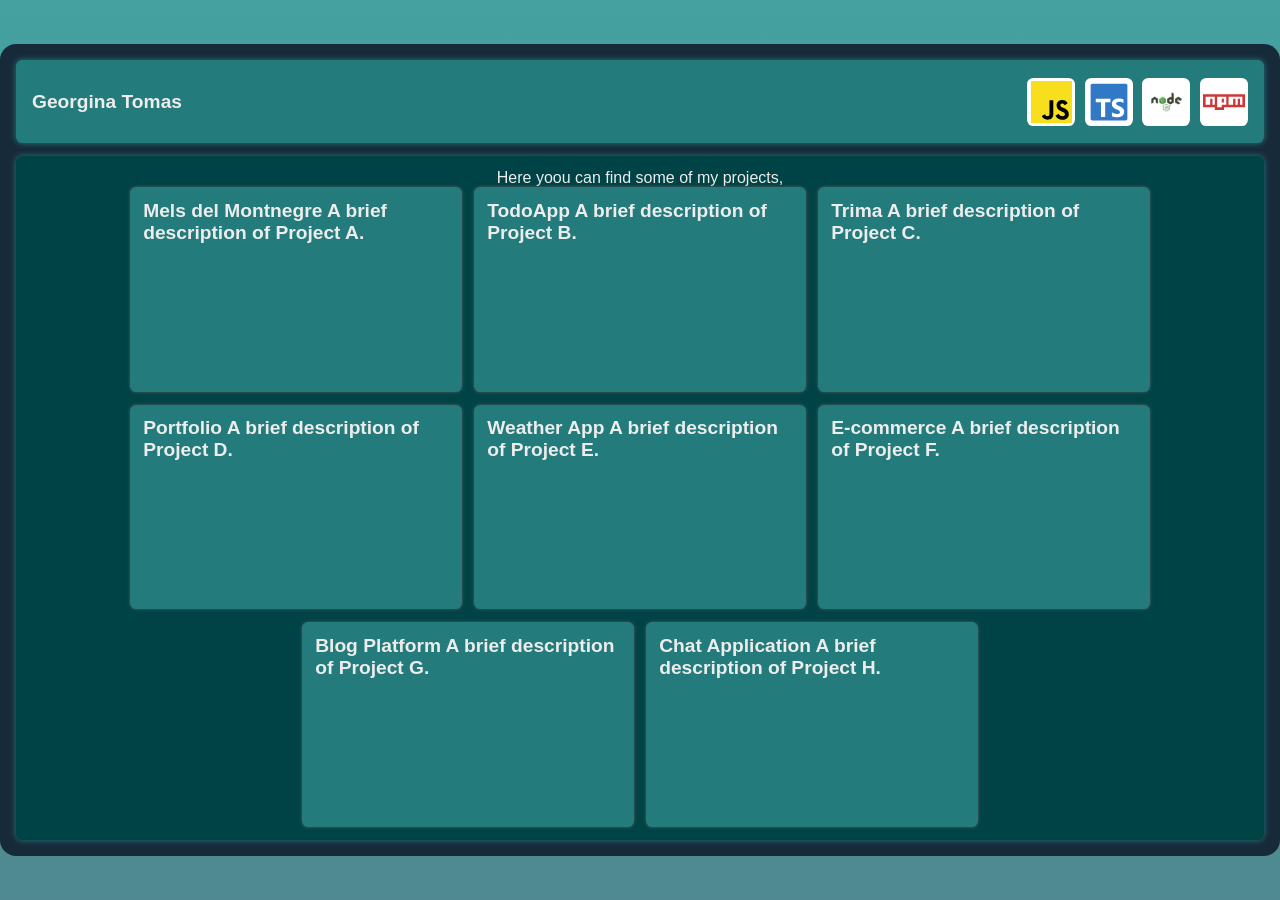
==== projects.html @ afb87fdf "Implement Google Tag Manager and enhance project section with animations and new project data" ====
<!DOCTYPE html>
<html lang="en">
  <head>
    <meta charset="UTF-8" />
    <meta name="viewport" content="width=device-width, initial-scale=1.0" />
    <link rel="stylesheet" href="index.css" />
    <title>Georgina Tomas - Portfolio</title>
  </head>
  <body>
    <main>
        <header id="header">
          <div>
            <h4>Georgina Tomas</h4>
          </div>
          <ul>
            <li>
              <img src="./assets/img/logos/javascript.svg" alt="Javascript" />
            </li>
            <li>
              <img
                src="./assets/img/logos/typescript-official-svgrepo-com.svg"
                alt="Typescript"
              />
            </li>
            <li>
              <img
                src="./assets/img/logos/node-js-svgrepo-com.svg"
                alt="NodeJS"
              />
            </li>
            <li>
              <img
                src="./assets/img/logos/npm-svgrepo-com.svg"
                alt="npm packages"
              />
            </li>
          </ul>
        </header>
        <section id="projects">
          <div>Here yoou can find some of my projects, </div>
        </section>
    </main>
    <script src="js/projects.js"></script>
    <!-- <script src="https://cdn.botpress.cloud/webchat/v2.3/inject.js"></script>
    <script src="https://files.bpcontent.cloud/2025/02/18/06/20250218063921-88YIXUEN.js"></script> -->
  </body>
</html>
---- index.css ----
@import "./css/intro.css";
@import "./css/skills.css";
@import "./css/projects.css";
@import "./css/animation.css";

* {
  padding: 0;
  margin: 0;

}
:root {
  --color-background: rgb(23, 42, 58);
  --color-primary: #247b7b;
  --color-secondary: #004346;
  --color-tertiary: #508991;
  --color-accent: #44a1a0;
  --color-text: #ecedec;
  --color-text-dark: #172a3a;
}
body {
  content-visibility: auto;
  contain-intrinsic-size: 100vw 100vh;
  min-width: 100%;
  min-height: 100vh;
  font-family: Optima, Candara, "Noto Sans", source-sans-pro, sans-serif;
  font-weight: normal;
  background-color: var(--color-background);
  background: var(--color-background); /* fallback for old browsers */
  background: -webkit-linear-gradient(
    to top,
    var(--color-tertiary),
    var(--color-accent)
  ); /* Chrome 10-25, Safari 5.1-6 */
  background: linear-gradient(
    to top,
    var(--color-tertiary),
    var(--color-accent)
  ); /* W3C, IE 10+/ Edge, Firefox 16+, Chrome 26+, Opera 12+, Safari 7+ */

  color: var(--color-text);
  margin: 0;
  padding: 0;
  display: flex;
  flex-direction: column;
  justify-content: center;
  align-items: center;
}
hr {
  width: 100%;
  margin: 0.6rem 0;
}
h3 {
  font-weight: bold;
  font-size: 1.5rem;
  padding: 0.4rem 0;
  color: var(--color-background);
}
h4 {
  font-weight: bold;
  font-size: 1.2rem;
  padding: 0.4rem 0;
  color: var(--color-text);
}
main {
  max-width: 1280px;
  min-height: 700px;
  max-height: fit-content;
  padding: 1rem;
  display: grid;
  grid-template-columns: repeat(6, 1fr);
  gap: 0.8rem;
  align-items: start;
  border-radius: 1rem;
  background-color: var(--color-background);
  transition: all 1s;
  overflow: hidden;
}
a {
  text-decoration: none;
  color: var(--color-text);
  transition: all 0.3s ease-in-out;
}
ul {
  list-style: none;
}
/* Mini Header -> project section*/
header {
  height: 3.2rem;
  grid-column: span 6;
  background-color: var(--color-primary);
  color: var(--color-text);
  border-radius: 0.4rem;
  box-shadow: 0px 0px 0.4rem var(--color-primary);
  display: none;
  justify-content:space-between;
  align-items: center;
  padding: 1rem;
}
header img {
  width: 2.6rem;
}
header ul {
  display: flex;
  justify-content: center;
  align-items: center;
  gap: 0.6rem;
}
header ul li {
  background-color: white;
  padding: 0.2rem;
  border-radius: 0.4rem;
  display: flex;  
  justify-content: center;
  align-items: center;
}
/* Button projects */
button{
    width:100%;
    background: linear-gradient(to left top, var(--color-background) 50%, var(--color-background) 50%);
    border-style: none;
    color:var(--color-text);
    text-transform: uppercase;
    outline: none;
    cursor: pointer;
    position: relative;
    padding: 0px;
    overflow: hidden;
    transition: all .5s;
    box-shadow: 0px 1px 2px rgba(0,0,0,.2);
}
button span{
    position: absolute;
    display: block;
}
button span:nth-child(1){
    height: 3px;
    width:80%;
    top:0px;
    left:-200px;
    background: linear-gradient(to right, rgba(0,0,0,0), var(--color-accent));
    border-top-right-radius: 1px;
    border-bottom-right-radius: 1px;
    animation: span1 2s linear infinite;
    animation-delay: 1s;
}

@keyframes span1{
    0%{
        left:-200px
    }
    100%{
        left:200px;
    }
}
button span:nth-child(2){
    height: 70px;
    width: 3px;
    top:-70px;
    right:0px;
    background: linear-gradient(to bottom, rgba(0,0,0,0),var(--color-accent));
    border-bottom-left-radius: 1px;
    border-bottom-right-radius: 1px;
    animation: span2 2s linear infinite;
    animation-delay: 2s;
}
@keyframes span2{
    0%{
        top:-70px;
    }
    100%{
        top:70px;
    }
}
button span:nth-child(3){
    height:3px;
    width:10rem;
    right:-200px;
    bottom: 0px;
    background: linear-gradient(to left, rgba(0,0,0,0), var(--color-accent));
    border-top-left-radius: 1px;
    border-bottom-left-radius: 1px;
    animation: span3 2s linear infinite;
    animation-delay: 3s;
}
@keyframes span3{
    0%{
        right:-200px;
    }
    100%{
        right: 200px;
    }
}

button span:nth-child(4){
    height:70px;
    width:3px;
    bottom:-70px;
    left:0px;
    background: linear-gradient(to top, rgba(0,0,0,0),var(--color-accent));
    border-top-right-radius: 1px;
    border-top-left-radius: 1px;
    animation: span4 2s linear infinite;
    animation-delay: 4s;
}
@keyframes span4{
    0%{
        bottom: -70px;
    }
    100%{
        bottom:70px;
    }
}

button:hover{
    transition: all .5s;
    transform: rotate(-3deg) scale(1.1);
    box-shadow: 0px 3px 5px rgba(0,0,0,.4);
}
button:hover span{
    animation-play-state: paused;
}
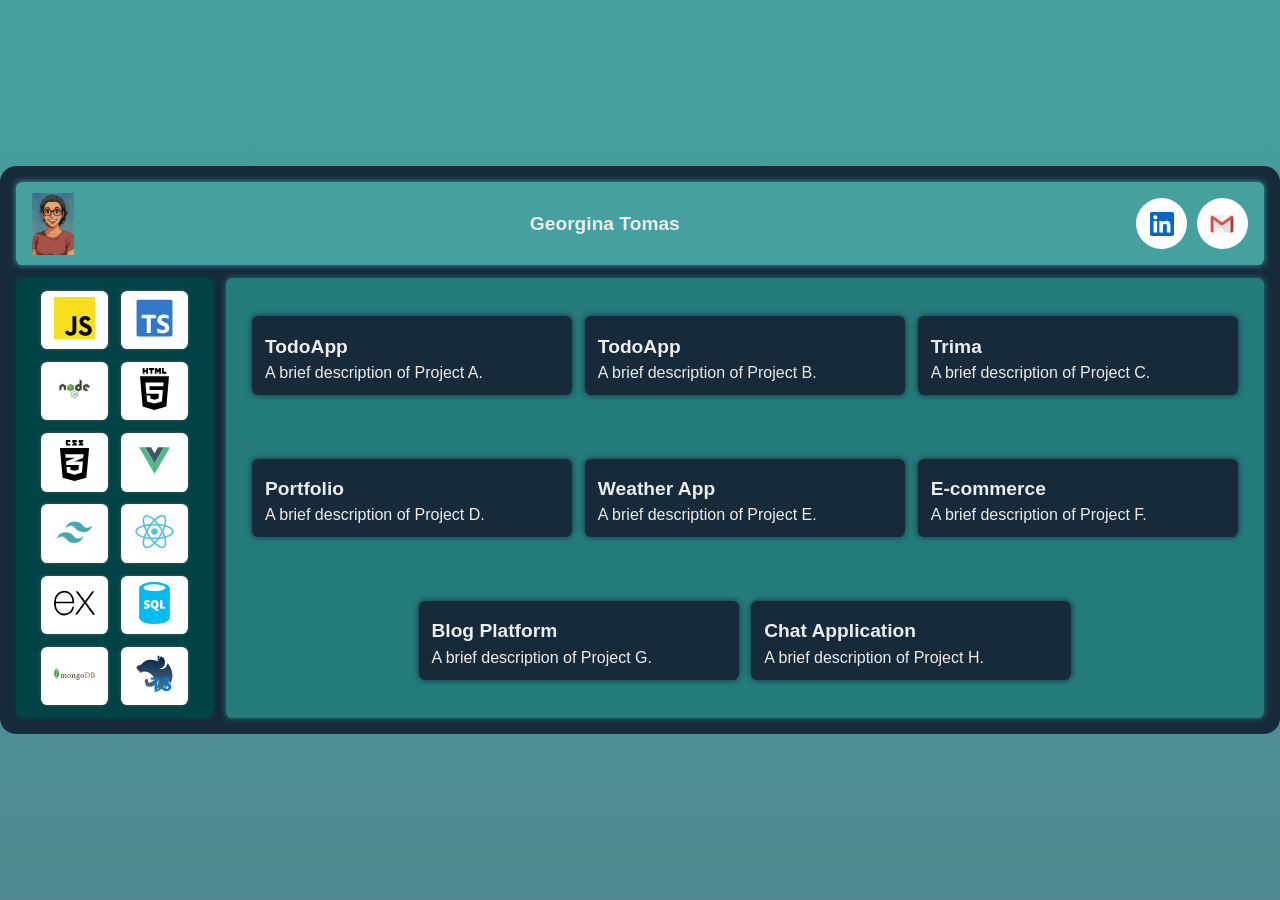
==== commit c038479d: "Refactor project section styles and update project details in JavaScript" ====
--- a/projects.html
+++ b/projects.html
@@ -3,42 +3,97 @@
   <head>
     <meta charset="UTF-8" />
     <meta name="viewport" content="width=device-width, initial-scale=1.0" />
-    <link rel="stylesheet" href="index.css" />
+    <link rel="stylesheet" href="./css/projects.css" />
     <title>Georgina Tomas - Portfolio</title>
   </head>
   <body>
     <main>
-        <header id="header">
-          <div>
-            <h4>Georgina Tomas</h4>
-          </div>
-          <ul>
-            <li>
-              <img src="./assets/img/logos/javascript.svg" alt="Javascript" />
-            </li>
-            <li>
-              <img
-                src="./assets/img/logos/typescript-official-svgrepo-com.svg"
-                alt="Typescript"
-              />
-            </li>
-            <li>
-              <img
-                src="./assets/img/logos/node-js-svgrepo-com.svg"
-                alt="NodeJS"
-              />
-            </li>
-            <li>
-              <img
-                src="./assets/img/logos/npm-svgrepo-com.svg"
-                alt="npm packages"
-              />
-            </li>
-          </ul>
-        </header>
-        <section id="projects">
-          <div>Here yoou can find some of my projects, </div>
-        </section>
+      <header id="header">
+        <img src="./assets/img/ChatGPT -avatar3.png" alt="Avatar Georgina" />
+
+        <h4>Georgina Tomas</h4>
+        <div id="contact">
+          <a href="https://www.linkedin.com/in/georgina-tomas/" target="_blank">
+            <img
+              src="./assets/img/logos/linkedin-svgrepo-com.svg"
+              alt="Linkedin"
+          /></a>
+          <a href="mailto:georginatomass@gmail.com" target="_blank"
+            ><img
+              src="./assets/img/logos/gmail-old-svgrepo-com.svg"
+              alt="Linkedin"
+          /></a>
+        </div>
+      </header>
+      <aside>
+        <ul>
+          <li>
+            <img src="./assets/img/logos/javascript.svg" alt="Javascript" />
+          </li>
+          <li>
+            <img
+              src="./assets/img/logos/typescript-official-svgrepo-com.svg"
+              alt="Typescript"
+            />
+          </li>
+          <li>
+            <img
+              src="./assets/img/logos/node-js-svgrepo-com.svg"
+              alt="NodeJS"
+            />
+          </li>
+          <li class="btn-html">
+            <img
+              src="./assets/img/logos/html5-01-svgrepo-com.svg"
+              alt="Html 5"
+            />
+          </li>
+          <li class="btn-html">
+            <img src="./assets/img/logos/css3-01-svgrepo-com.svg" alt="CSS 3" />
+          </li>
+          <li class="btn-vue">
+            <img
+              src="./assets/img/logos/vue-vuejs-javascript-js-framework-svgrepo-com.svg"
+              alt="Vue Js"
+            />
+          </li>
+          <li class="btn-vue">
+            <img
+              src="./assets/img/logos/tailwind-svgrepo-com.svg"
+              alt="Tailwind"
+            />
+          </li>
+          <li id="btn-react">
+            <img src="./assets/img/logos/react-svgrepo-com.svg" alt="React" />
+          </li>
+          <li id="btn-express">
+            <img
+              src="./assets/img/logos/express-svgrepo-com.svg"
+              alt="express js"
+            />
+          </li>
+          <li id="btn-sql">
+            <img
+              src="./assets/img/logos/sql-database-generic-svgrepo-com.svg"
+              alt="SQL Database"
+            />
+          </li>
+          <li id="btn-mongo">
+            <img
+              src="./assets/img/logos/mongodb-logo-svgrepo-com.svg"
+              alt="Mongo Db "
+            />
+          </li>
+          <li id="btn-nest">
+            <img
+              src="./assets/img/logos/nest-service-ts-svgrepo-com.svg"
+              alt="Nest "
+            />
+          </li>
+        </ul>
+      </aside>
+      <section id="projects">
+      </section>
     </main>
     <script src="js/projects.js"></script>
     <!-- <script src="https://cdn.botpress.cloud/webchat/v2.3/inject.js"></script>
--- a/css/projects.css
+++ b/css/projects.css
@@ -0,0 +1,109 @@
+@import"../index.css";
+
+/* Mini Header -> project section*/
+header {
+  height: 3.2rem;
+  grid-column: span 6;
+  background-color: var(--color-accent);
+  color: var(--color-text);
+  border-radius: 0.4rem;
+  box-shadow: 0px 0px 0.4rem var(--color-accent);
+  display: none;
+  justify-content: space-between;
+  align-items: center;
+  padding: 1rem;
+}
+header img {
+  width: 2.6rem;
+}
+header ul {
+  display: flex;
+  justify-content: center;
+  align-items: center;
+  gap: 0.6rem;
+}
+header ul li {
+  background-color: white;
+  padding: 0.2rem;
+  border-radius: 0.4rem;
+  display: flex;
+  justify-content: center;
+  align-items: center;
+}
+
+aside {
+  grid-column: span 1;
+  height: 100%;
+  box-sizing: border-box;
+  background-color: var(--color-secondary);
+  box-shadow: 0px 0px 0.4rem var(--color-secondary);
+  padding: 0.8rem;
+  border-radius: 0.4rem;
+  display: flex;
+  flex-direction: column;
+  justify-content: space-between;
+}
+aside > ul {
+  display: flex;
+  flex-wrap: wrap;
+  justify-content: center;
+  align-items: center;
+  gap: 0.8rem;
+  list-style: none;
+}
+aside > ul > li {
+  background-color: white;
+  color: var(--color-text);
+  padding: 0.4rem 0.8rem;
+  border-radius: 0.4rem;
+  box-shadow: 0px 0px 0.2rem #5f5e5e;
+  cursor: pointer;
+  transition: all 0.3s ease-in-out;
+}
+aside > ul > li > img {
+  width: 2.6rem;
+}
+#projects {
+  width: 100%;
+  height: 100%;
+  box-sizing: border-box;
+  grid-column: span 5;
+  background-color: var(--color-primary);
+  box-shadow: 0px 0px 0.4rem var(--color-primary);
+  color: var(--color-text);
+  padding: 0.8rem;
+  border-radius: 0.4rem;
+}
+#projects > ul {
+  display: flex;
+  flex-wrap: wrap;
+  justify-content: center;
+  align-items: center;
+  gap: 0.8rem;
+  list-style: none;
+  width: 100%;
+}
+article {
+    width: 320px;
+    height: 100%;
+    box-sizing: border-box;
+    background-color: var(--color-background);
+    box-shadow: 0px 0px 0.4rem var(--color-background);
+    border-radius: 0.4rem;
+    padding: 0.8rem;
+}
+article > ul {
+  display: flex;
+  flex-wrap: wrap;
+  justify-content: center;
+  align-items: center;
+  gap: 0.8rem;
+  list-style: none;
+  width: 100%;
+}
+article > ul > li {
+  height: 100%;
+  box-sizing: border-box;
+  border: #5f5e5e solid 0.1rem;
+  border-radius: 0.4rem;
+}
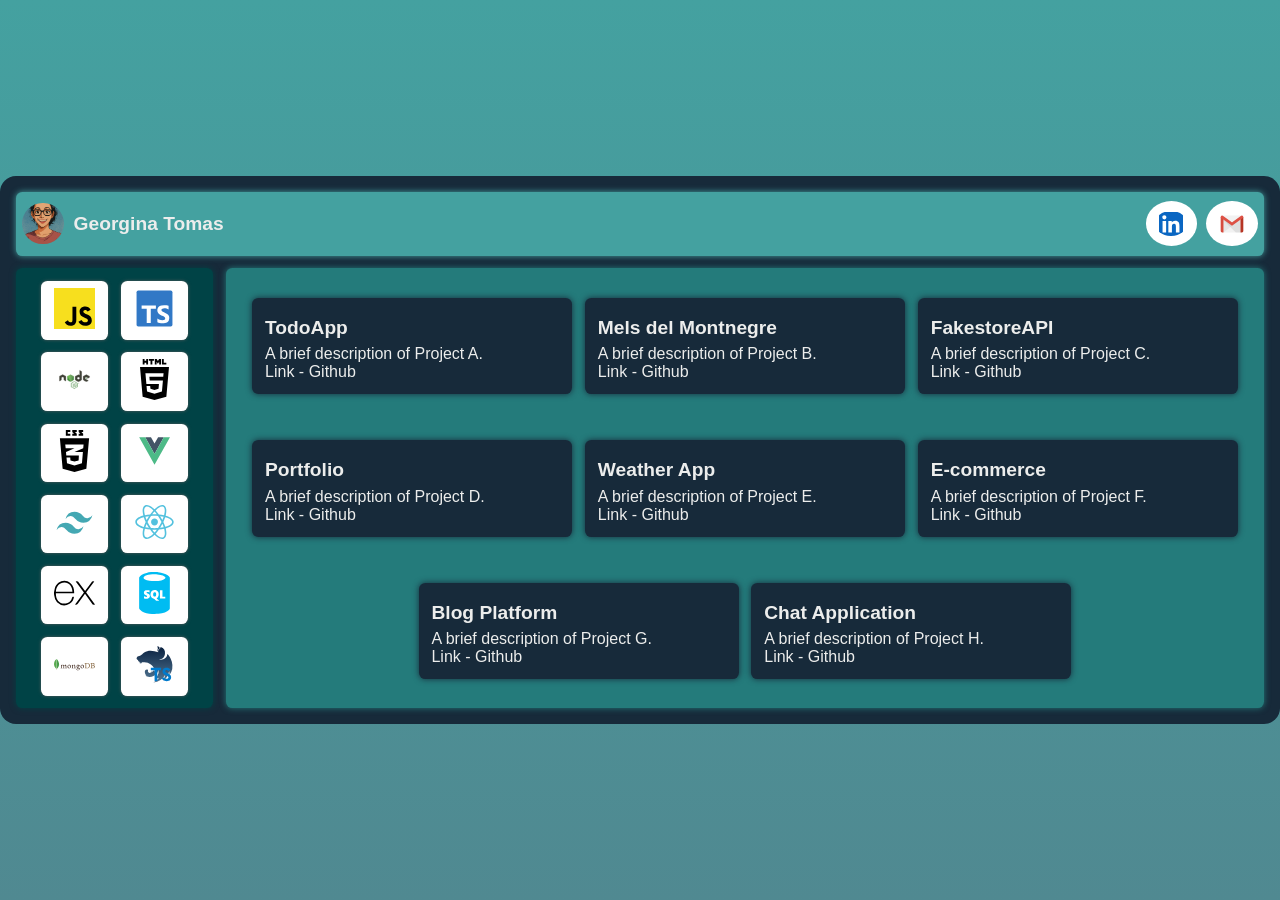
==== commit 7d24d59f: "Refactor header layout and update project names; enhance project display with links" ====
--- a/projects.html
+++ b/projects.html
@@ -9,9 +9,10 @@
   <body>
     <main>
       <header id="header">
-        <img src="./assets/img/ChatGPT -avatar3.png" alt="Avatar Georgina" />
-
-        <h4>Georgina Tomas</h4>
+        <div>
+          <img src="./assets/img/ChatGPT -avatar3.png" alt="Avatar Georgina" />
+          <h4>Georgina Tomas</h4>
+        </div>
         <div id="contact">
           <a href="https://www.linkedin.com/in/georgina-tomas/" target="_blank">
             <img
@@ -92,8 +93,7 @@
           </li>
         </ul>
       </aside>
-      <section id="projects">
-      </section>
+      <section id="projects"></section>
     </main>
     <script src="js/projects.js"></script>
     <!-- <script src="https://cdn.botpress.cloud/webchat/v2.3/inject.js"></script>
--- a/css/projects.css
+++ b/css/projects.css
@@ -11,24 +11,34 @@
   display: none;
   justify-content: space-between;
   align-items: center;
-  padding: 1rem;
+  padding: 0.4rem;
 }
 header img {
   width: 2.6rem;
+  height: 2.6rem;
+  object-fit: cover;
+  border-radius: 50%;
 }
-header ul {
+header div {
   display: flex;
   justify-content: center;
   align-items: center;
   gap: 0.6rem;
 }
-header ul li {
+header div a {
   background-color: white;
-  padding: 0.2rem;
-  border-radius: 0.4rem;
+  border-radius: 50%;
   display: flex;
   justify-content: center;
   align-items: center;
+  padding: 0.8rem;
+
+  > img {
+    width: 1.6rem;
+    height: 1.6rem;
+    object-fit: cover;
+    border-radius: 50%;
+  }
 }
 
 aside {
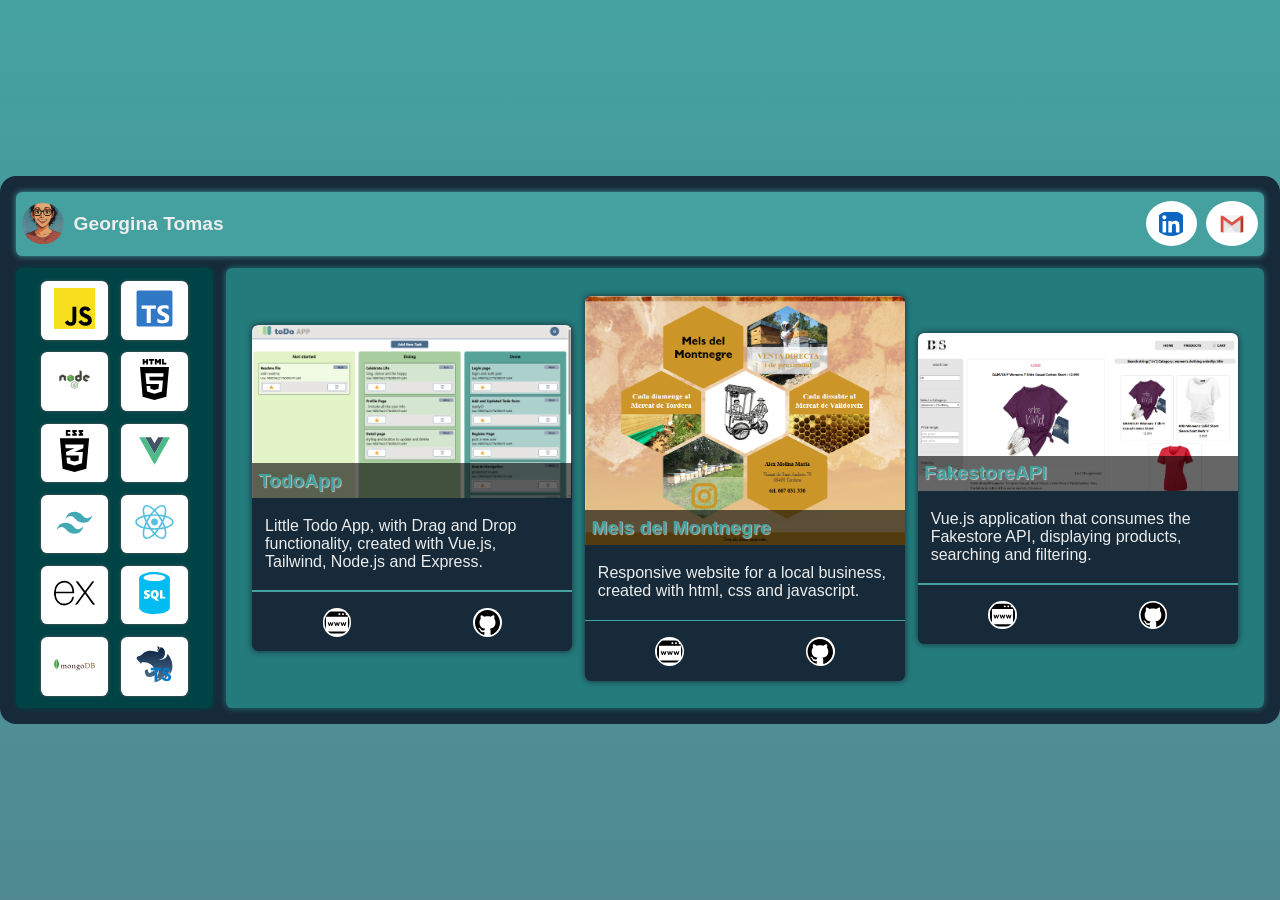
==== commit 8f38cc50: "Enhance project navigation and transitions; update avatar interaction and styling" ====
--- a/projects.html
+++ b/projects.html
@@ -8,9 +8,9 @@
   </head>
   <body>
     <main>
-      <header id="header">
-        <div>
-          <img src="./assets/img/ChatGPT -avatar3.png" alt="Avatar Georgina" />
+      <header id="header" style="view-transition-name: hello;">
+        <div>   
+          <img src="./assets/img/ChatGPT -avatar3.png" alt="Avatar Georgina" id="avatar"/>
           <h4>Georgina Tomas</h4>
         </div>
         <div id="contact">
@@ -26,7 +26,7 @@
           /></a>
         </div>
       </header>
-      <aside>
+      <aside style="view-transition-name: stack;">
         <ul>
           <li>
             <img src="./assets/img/logos/javascript.svg" alt="Javascript" />
--- a/css/projects.css
+++ b/css/projects.css
@@ -1,4 +1,4 @@
-@import"../index.css";
+@import "../index.css";
 
 /* Mini Header -> project section*/
 header {
@@ -13,11 +13,12 @@
   align-items: center;
   padding: 0.4rem;
 }
-header img {
+#avatar {
   width: 2.6rem;
   height: 2.6rem;
   object-fit: cover;
   border-radius: 50%;
+  cursor: pointer;
 }
 header div {
   display: flex;
@@ -94,26 +95,72 @@
   width: 100%;
 }
 article {
-    width: 320px;
-    height: 100%;
-    box-sizing: border-box;
-    background-color: var(--color-background);
-    box-shadow: 0px 0px 0.4rem var(--color-background);
-    border-radius: 0.4rem;
-    padding: 0.8rem;
+  width: 320px;
+  height: 100%;
+  display: flex;
+  flex-direction: column;
+  justify-content: space-between;
+  gap: 0.4rem;
+  box-sizing: border-box;
+  background-color: var(--color-background);
+  box-shadow: 0px 0px 0.4rem var(--color-background);
+  border-radius: 0.4rem;
+  overflow: hidden;
+
 }
-article > ul {
+article > div > a > img {
+  width: 1.6rem;
+  height: 1.6rem;
+  background-color: white;
+  padding: 0.1rem;
+  border-radius: 50%;
+}
+article div {
+  border-radius: 0.4rem;
   display: flex;
-  flex-wrap: wrap;
-  justify-content: center;
+  justify-content: space-around;
   align-items: center;
-  gap: 0.8rem;
-  list-style: none;
+}
+article div > a {
+  color: var(--color-text);
+  text-decoration: none;
+  font-weight: bold;
+  font-size: 1.2rem;
+  margin: 0;
+}
+article p {
+  padding: 0.8rem;
+}
+article >hr {
+  width: 100%;
+  height: 0.1rem;
+  background-color: var(--color-accent);
+  border: none;
+  margin: 0;
+}
+.project-img {
+  position: relative;
+
+  padding: 0;
+}
+.project-img >img {
   width: 100%;
 }
-article > ul > li {
-  height: 100%;
+.project-img > h4 {
+  width: 100%;
   box-sizing: border-box;
-  border: #5f5e5e solid 0.1rem;
-  border-radius: 0.4rem;
+  position: absolute;
+  bottom: 0px;
+  padding: 0.4rem;
+  color: var(--color-accent);
+  background-color: rgba(0, 0, 0, 0.6); /* fons semitransparent */
+  font-size: 1.2rem;
 }
+.project-img> h4 > span {
+  text-shadow: 1px 1px 1px  rgba(255, 255, 255, 0.599);
+  font-weight: bold;
+}
+.project-links {
+  padding: 0.6rem;
+}
+
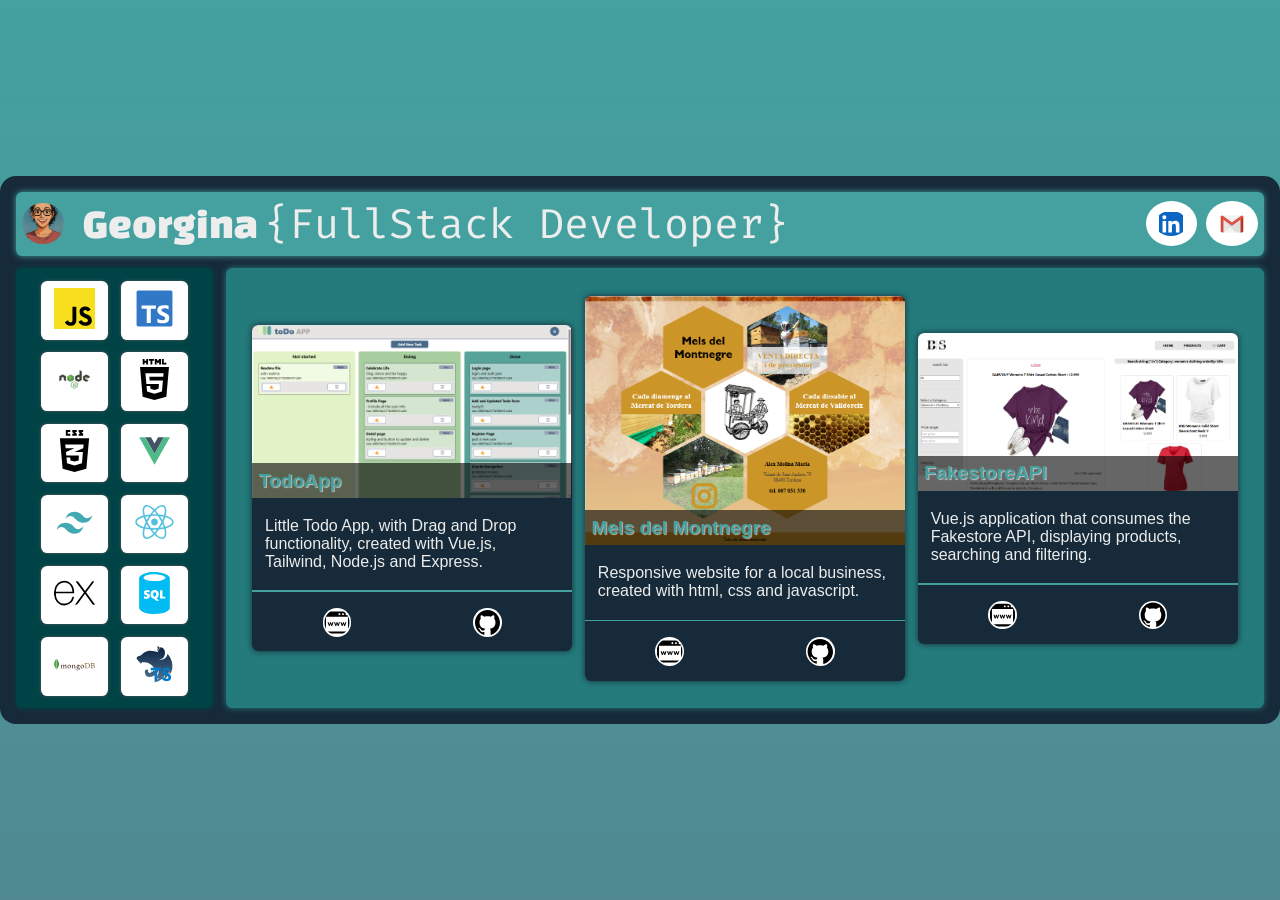
==== commit c92f9909: "Refactor header structure and styles; update avatar section with name and role" ====
--- a/projects.html
+++ b/projects.html
@@ -4,14 +4,24 @@
     <meta charset="UTF-8" />
     <meta name="viewport" content="width=device-width, initial-scale=1.0" />
     <link rel="stylesheet" href="./css/projects.css" />
-    <title>Georgina Tomas - Portfolio</title>
+    <link rel="preconnect" href="https://fonts.googleapis.com" />
+    <link rel="preconnect" href="https://fonts.gstatic.com" crossorigin />
+    <link
+      href="https://fonts.googleapis.com/css2?family=Changa+One&family=Fira+Code:wght@300..700&family=Georama:ital,wght@0,100..900;1,100..900&display=swap"
+      rel="stylesheet"
+    />
+    <title>Georgina Tomas - Projects</title>
   </head>
   <body>
     <main>
-      <header id="header" style="view-transition-name: hello;">
-        <div>   
-          <img src="./assets/img/ChatGPT -avatar3.png" alt="Avatar Georgina" id="avatar"/>
-          <h4>Georgina Tomas</h4>
+      <header id="header" style="view-transition-name: hello">
+        <div>
+          <img
+            src="./assets/img/ChatGPT -avatar3.png"
+            alt="Avatar Georgina"
+            id="avatar"
+          />
+          <h4 id="name">Georgina <span>{FullStack Developer}</span></h4>
         </div>
         <div id="contact">
           <a href="https://www.linkedin.com/in/georgina-tomas/" target="_blank">
@@ -26,7 +36,7 @@
           /></a>
         </div>
       </header>
-      <aside style="view-transition-name: stack;">
+      <aside style="view-transition-name: stack">
         <ul>
           <li>
             <img src="./assets/img/logos/javascript.svg" alt="Javascript" />
--- a/css/projects.css
+++ b/css/projects.css
@@ -20,13 +20,13 @@
   border-radius: 50%;
   cursor: pointer;
 }
-header div {
+header>div {
   display: flex;
   justify-content: center;
   align-items: center;
   gap: 0.6rem;
 }
-header div a {
+header> div>a {
   background-color: white;
   border-radius: 50%;
   display: flex;
@@ -39,6 +39,17 @@
     height: 1.6rem;
     object-fit: cover;
     border-radius: 50%;
+  }
+}
+#name {
+  font-family: "Changa One", sans-serif;
+  font-weight: 400;
+  font-style: normal;
+  font-size: 2.6rem;
+  margin-left: 0.6rem;
+  > span {
+    font-family: "Fira Code", monospace;
+    color: var(--color-text);
   }
 }
 
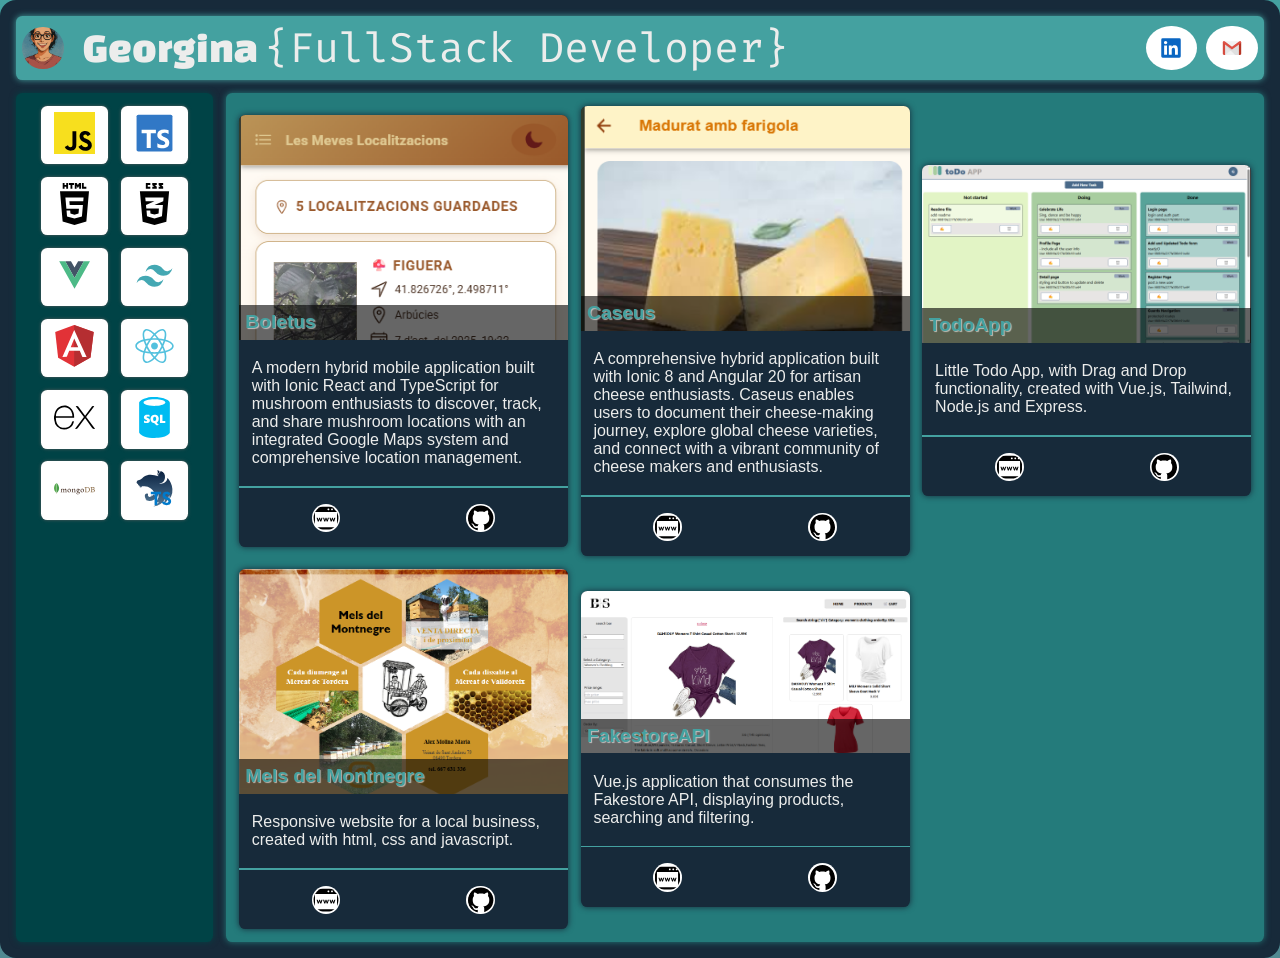
==== commit 9997200f: "Add Angular logo to projects list; remove NodeJS logo" ====
--- a/projects.html
+++ b/projects.html
@@ -47,12 +47,6 @@
               alt="Typescript"
             />
           </li>
-          <li>
-            <img
-              src="./assets/img/logos/node-js-svgrepo-com.svg"
-              alt="NodeJS"
-            />
-          </li>
           <li class="btn-html">
             <img
               src="./assets/img/logos/html5-01-svgrepo-com.svg"
@@ -72,6 +66,12 @@
             <img
               src="./assets/img/logos/tailwind-svgrepo-com.svg"
               alt="Tailwind"
+            />
+          </li>
+        <li class="btn-angular">
+            <img
+              src="./assets/img/logos/angular-icon-svgrepo-com.svg"
+              alt="Angular"
             />
           </li>
           <li id="btn-react">
--- a/css/projects.css
+++ b/css/projects.css
@@ -37,7 +37,7 @@
   > img {
     width: 1.6rem;
     height: 1.6rem;
-    object-fit: cover;
+    object-fit: contain;
     border-radius: 50%;
   }
 }
@@ -84,6 +84,7 @@
 }
 aside > ul > li > img {
   width: 2.6rem;
+  object-fit: contain;
 }
 #projects {
   width: 100%;
@@ -97,16 +98,22 @@
   border-radius: 0.4rem;
 }
 #projects > ul {
-  display: flex;
-  flex-wrap: wrap;
+  display: grid;
+  grid-template-columns: repeat(auto-fit, minmax(320px, 1fr));
   justify-content: center;
   align-items: center;
   gap: 0.8rem;
   list-style: none;
   width: 100%;
+  height: fit-content;
+  box-sizing: border-box;
+}
+#projects > ul > li {
+  display: flex;
+  /* height: 100%; /* Ajusta la altura de les cards <article> del projecte */
 }
 article {
-  width: 320px;
+  min-width: 320px;
   height: 100%;
   display: flex;
   flex-direction: column;
@@ -117,7 +124,7 @@
   box-shadow: 0px 0px 0.4rem var(--color-background);
   border-radius: 0.4rem;
   overflow: hidden;
-
+  flex:1;
 }
 article > div > a > img {
   width: 1.6rem;
@@ -151,11 +158,13 @@
 }
 .project-img {
   position: relative;
-
   padding: 0;
 }
 .project-img >img {
   width: 100%;
+  max-height:25vh;
+  object-fit: cover;
+  object-position: 0% 0%;
 }
 .project-img > h4 {
   width: 100%;
